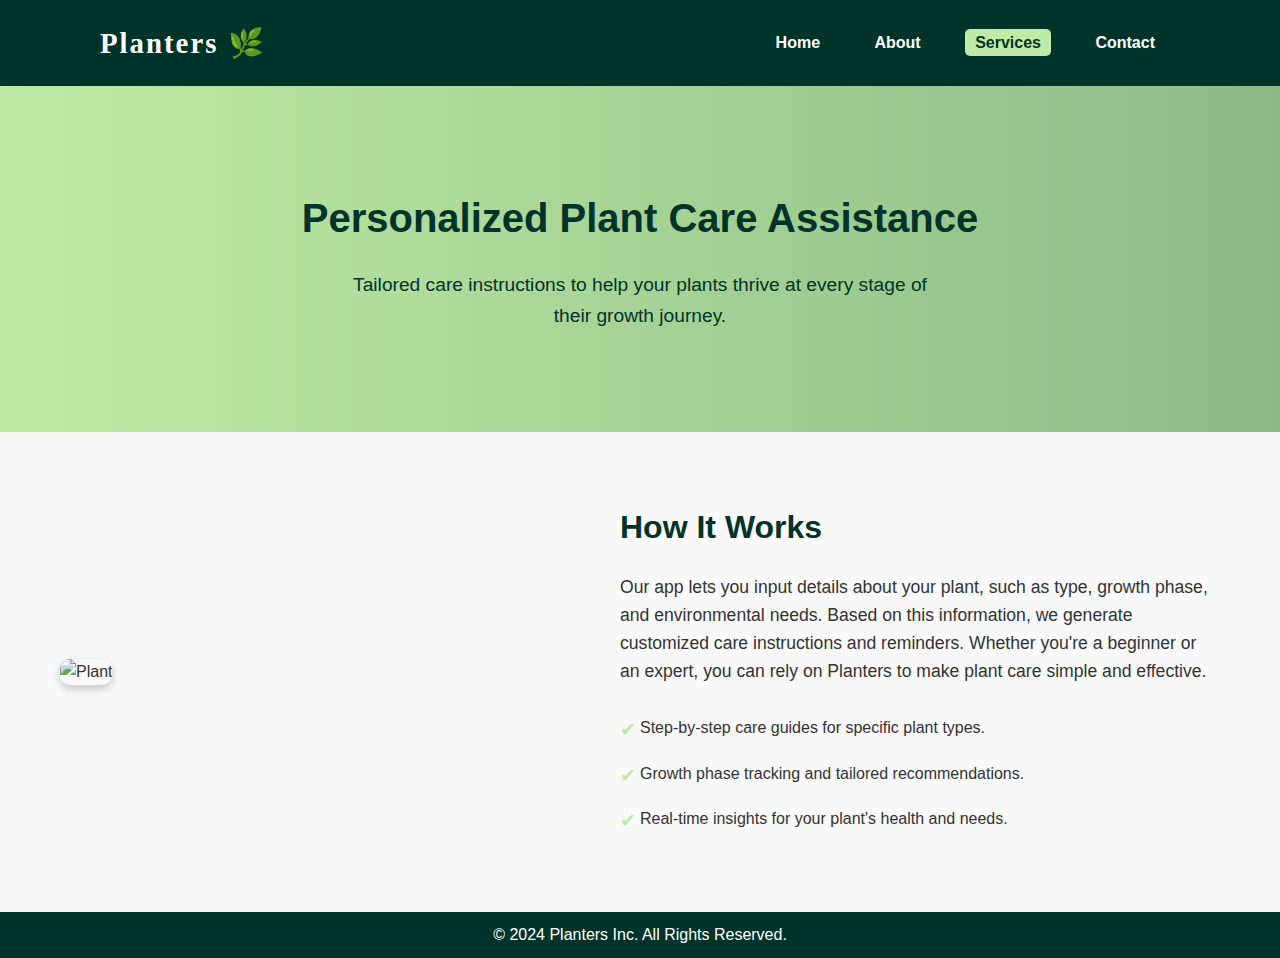
==== PPCA.html @ 82829668 "Add files via upload" ====
<!DOCTYPE html>
<html lang="en">
<head>
    <meta charset="UTF-8">
    <meta name="viewport" content="width=device-width, initial-scale=1.0">
    <title>Personalized Plant Care Assistance</title>
    <link rel="stylesheet" href="styleservices.css">
</head>
<body>
    <header>
        <h2 class="logo">Planters 🌿</h2>
        <nav class="navigation">
            <a href="index.html">Home</a>
            <a href="index.html#About">About</a>
            <a href="index.html#Service" class="active">Services</a>
            <a href="index.html#Contact">Contact</a>
        </nav>
    </header>

    <section class="hero">
        <h1>Personalized Plant Care Assistance</h1>
        <p>Tailored care instructions to help your plants thrive at every stage of their growth journey.</p>
    </section>

    <section class="content">
        <div class="image-container">
            <img src="plant3.jpg" alt="Plant">
        </div>
        <div class="text-container">
            <h2>How It Works</h2>
            <p>
                Our app lets you input details about your plant, such as type, growth phase, and environmental needs. Based on this information, we generate customized care instructions and reminders. Whether you're a beginner or an expert, you can rely on Planters to make plant care simple and effective.
            </p>
            <ul>
                <li>Step-by-step care guides for specific plant types.</li>
                <li>Growth phase tracking and tailored recommendations.</li>
                <li>Real-time insights for your plant's health and needs.</li>
            </ul>
        </div>
    </section>

    <footer>
        <p>&copy; 2024 Planters Inc. All Rights Reserved.</p>
    </footer>
</body>
</html>
---- styleservices.css ----
* {
    margin: 0;
    padding: 0;
    box-sizing: border-box;
    font-family: 'Arial', sans-serif;
}

body {
    background-color: #f9f9f9;
    color: #333;
    line-height: 1.6;
}

header {
    background-color: #003329;
    color: #fff;
    padding: 20px 100px;
    display: flex;
    justify-content: space-between;
    align-items: center;
}

.logo {
    font-size: 1.8em;
    font-weight: bold;
    letter-spacing: 2px;
    font-family: cursive;
}

.navigation a {
    color: #fff;
    text-decoration: none;
    margin: 0 15px;
    padding: 5px 10px;
    border-radius: 5px;
    font-weight: bold;
}

.navigation a:hover,
.navigation .active {
    background-color: #c0eba6;
    color: #003329;
}

.hero {
    background: linear-gradient(to right, #c0eba6, #8dbb85);
    color: #003329;
    text-align: center;
    padding: 100px 20px;
}

.hero h1 {
    font-size: 2.5em;
    margin-bottom: 20px;
}

.hero p {
    font-size: 1.2em;
    max-width: 600px;
    margin: 0 auto;
}

/* Content Section */
.content {
    display: flex;
    align-items: center;
    justify-content: space-between;
    margin: 50px auto;
    max-width: 1200px;
    padding: 20px;
}

.image-container img {
    max-width: 100%;
    border-radius: 10px;
    box-shadow: 0 4px 8px rgba(0, 0, 0, 0.2);
}

.text-container {
    max-width: 600px;
    margin-left: 20px;
}

.text-container h2 {
    font-size: 2em;
    color: #003329;
    margin-bottom: 20px;
}

.text-container p {
    font-size: 1.1em;
    margin-bottom: 20px;
}

.text-container ul {
    list-style: none;
    margin-left: 20px;
}

.text-container ul li {
    padding: 10px 0;
    position: relative;
}

.text-container ul li::before {
    content: '✔';
    color: #c0eba6;
    font-size: 1.2em;
    margin-right: 10px;
    position: absolute;
    left: -20px;
}

.btn {
    display: inline-block;
    background-color: #003329;
    color: #fff;
    text-decoration: none;
    padding: 10px 20px;
    border-radius: 5px;
    font-weight: bold;
}

.btn:hover {
    background-color: #c0eba6;
    color: #003329;
}

footer {
    text-align: center;
    background: #003329;
    color: #fff;
    padding: 10px 20px;
    margin-top: 50px;
}
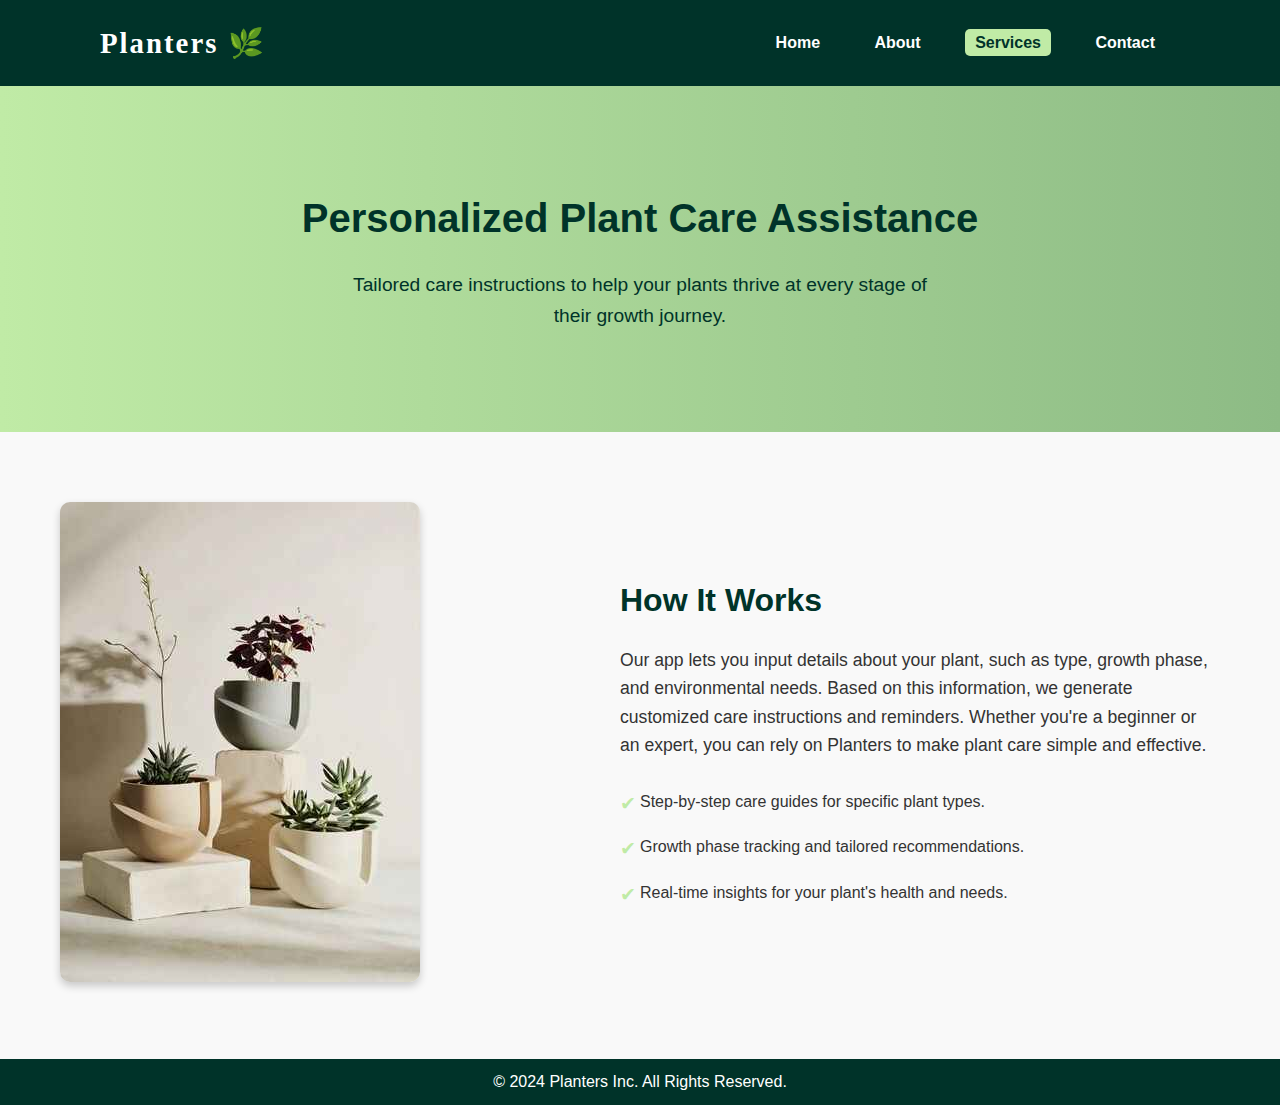
==== commit 9a680a77: "Update PPCA.html" ====
--- a/PPCA.html
+++ b/PPCA.html
@@ -24,7 +24,7 @@
 
     <section class="content">
         <div class="image-container">
-            <img src="plant3.jpg" alt="Plant">
+            <img src="Plant3.jpg" alt="Plant">
         </div>
         <div class="text-container">
             <h2>How It Works</h2>
